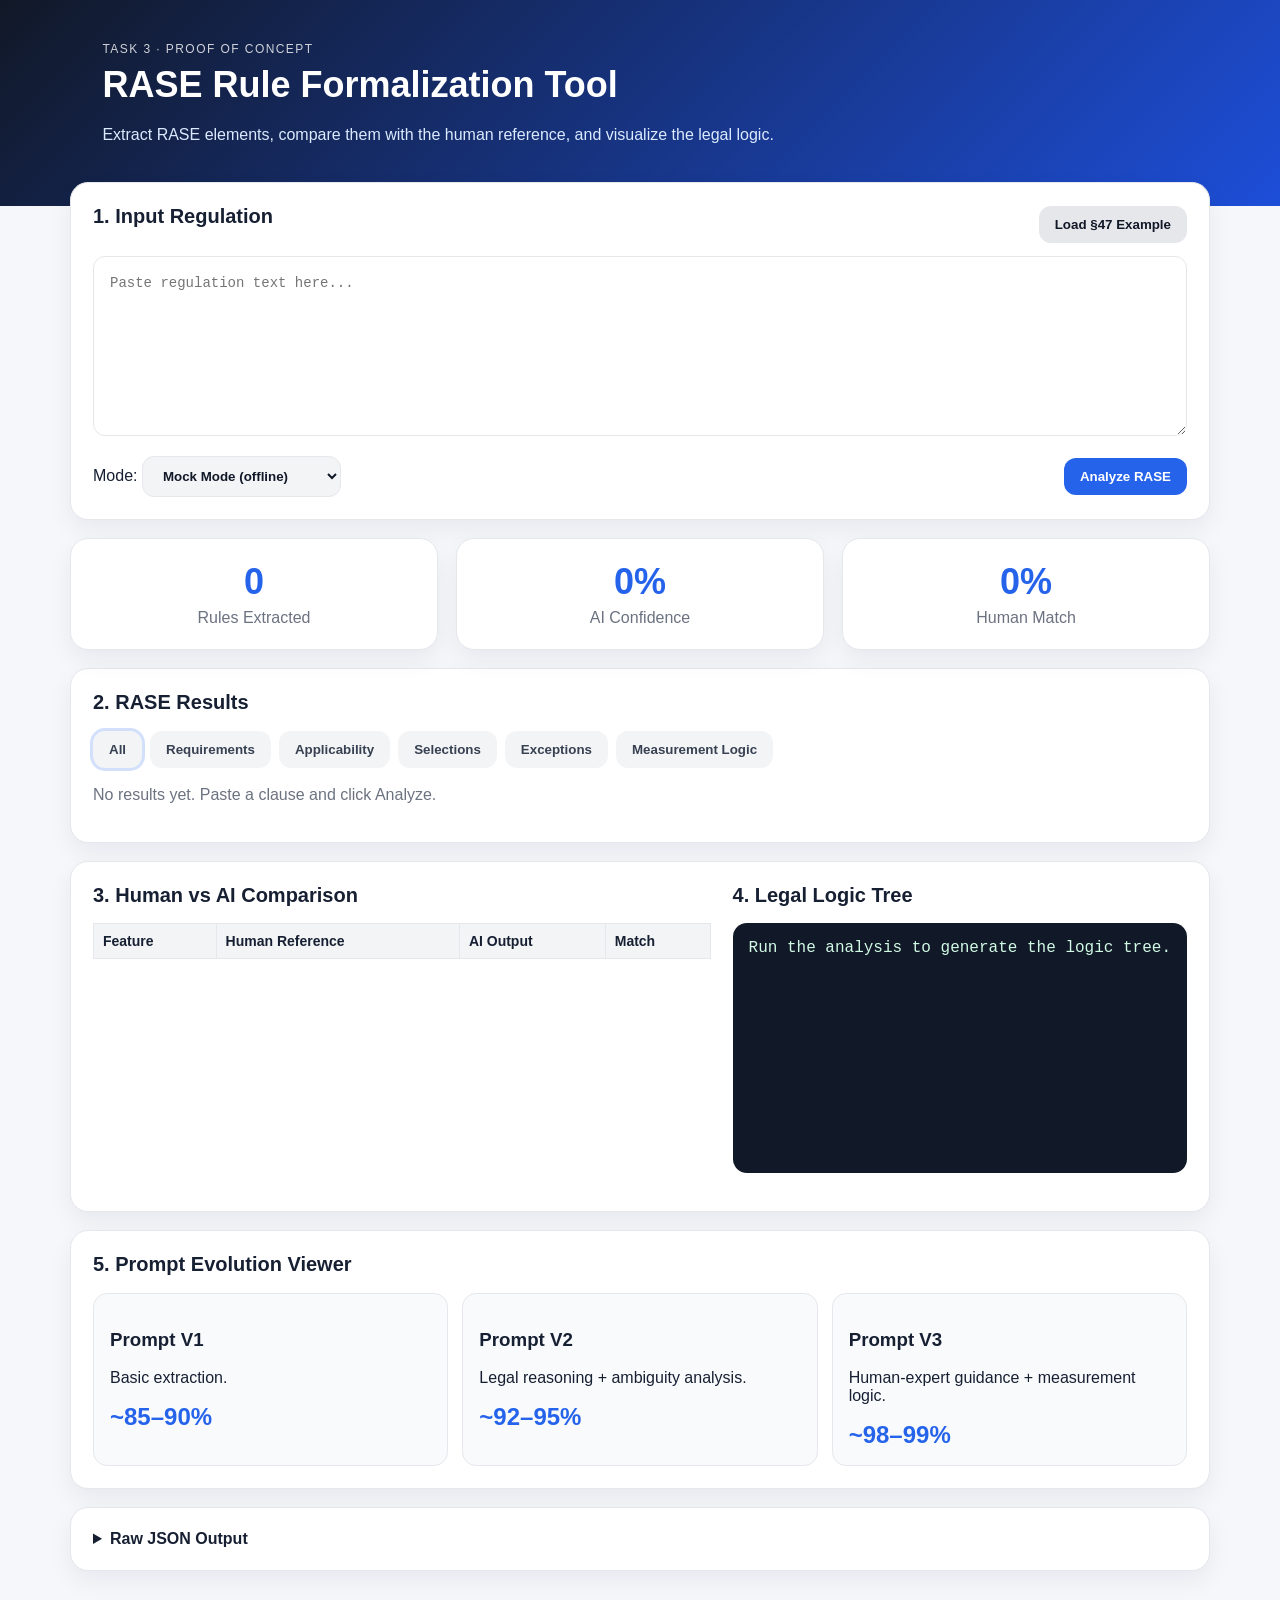
==== JS Application Software/static/index.html @ c42511e9 "Task3 JS Application Software we build mock mode first that s let us to build and test the whole app" ====
<!DOCTYPE html><html lang="en"><head><meta charset="UTF-8"/><meta name="viewport" content="width=device-width, initial-scale=1.0"/><title>RASE Task 3 Tool</title><link rel="stylesheet" href="styles.css"/></head><body><header class="hero"><p class="eyebrow">Task 3 · Proof of Concept</p><h1>RASE Rule Formalization Tool</h1><p class="subtitle">Extract RASE elements, compare them with the human reference, and visualize the legal logic.</p></header><main class="container"><section class="panel"><div class="panel-header"><h2>1. Input Regulation</h2><button id="loadExampleBtn" class="secondary">Load §47 Example</button></div><textarea id="inputText" placeholder="Paste regulation text here..."></textarea><div class="actions"><label>Mode: <select id="modeSelect"><option value="mock">Mock Mode (offline)</option><option value="live">Live Mode Placeholder</option></select></label><button id="analyzeBtn">Analyze RASE</button></div></section><section class="kpis"><div class="kpi"><span id="rulesCount">0</span><p>Rules Extracted</p></div><div class="kpi"><span id="confidenceScore">0%</span><p>AI Confidence</p></div><div class="kpi"><span id="similarityScore">0%</span><p>Human Match</p></div></section><section class="panel"><h2>2. RASE Results</h2><div class="filters"><button class="chip active" data-filter="All">All</button><button class="chip" data-filter="Requirement">Requirements</button><button class="chip" data-filter="Applicability">Applicability</button><button class="chip" data-filter="Selection">Selections</button><button class="chip" data-filter="Exception">Exceptions</button><button class="chip" data-filter="MeasurementLogic">Measurement Logic</button></div><div id="resultsGrid" class="results-grid empty"><p>No results yet. Paste a clause and click Analyze.</p></div></section><section class="panel split"><div><h2>3. Human vs AI Comparison</h2><table><thead><tr><th>Feature</th><th>Human Reference</th><th>AI Output</th><th>Match</th></tr></thead><tbody id="comparisonBody"></tbody></table></div><div><h2>4. Legal Logic Tree</h2><pre class="logic-tree" id="logicTree">Run the analysis to generate the logic tree.</pre></div></section><section class="panel"><h2>5. Prompt Evolution Viewer</h2><div class="prompt-cards"><div class="prompt-card"><h3>Prompt V1</h3><p>Basic extraction.</p><strong>~85–90%</strong></div><div class="prompt-card"><h3>Prompt V2</h3><p>Legal reasoning + ambiguity analysis.</p><strong>~92–95%</strong></div><div class="prompt-card"><h3>Prompt V3</h3><p>Human-expert guidance + measurement logic.</p><strong>~98–99%</strong></div></div></section><section class="panel"><details><summary>Raw JSON Output</summary><pre id="rawJson">{}</pre></details></section></main><script src="app.js"></script></body></html>
---- JS Application Software/static/styles.css ----
:root{--bg:#f6f7fb;--panel:#fff;--text:#172033;--muted:#6b7280;--border:#e5e7eb;--primary:#2563eb;--R:#1d4ed8;--R-bg:#dbeafe;--A:#15803d;--A-bg:#dcfce7;--S:#a16207;--S-bg:#fef9c3;--E:#b91c1c;--E-bg:#fee2e2;--M:#7c3aed;--M-bg:#ede9fe}*{box-sizing:border-box}body{margin:0;font-family:Arial,Helvetica,sans-serif;background:var(--bg);color:var(--text)}.hero{background:linear-gradient(135deg,#111827,#1d4ed8);color:white;padding:42px 8vw}.eyebrow{text-transform:uppercase;letter-spacing:.12em;opacity:.8;font-size:12px;margin:0 0 8px}h1{margin:0;font-size:36px}.subtitle{max-width:850px;line-height:1.6;color:#dbeafe}.container{max-width:1180px;margin:-24px auto 60px;padding:0 20px}.panel{background:var(--panel);border:1px solid var(--border);border-radius:18px;padding:22px;margin-bottom:18px;box-shadow:0 10px 24px rgba(15,23,42,.06)}.panel-header,.actions{display:flex;align-items:center;justify-content:space-between;gap:16px}h2{margin-top:0;font-size:20px}textarea{width:100%;min-height:180px;border:1px solid var(--border);border-radius:12px;padding:16px;font-family:'Courier New',monospace;font-size:14px;line-height:1.5;resize:vertical;margin:12px 0 16px}button,select{border:none;border-radius:12px;padding:11px 16px;font-weight:700}button{background:var(--primary);color:white;cursor:pointer}button:disabled{opacity:.6;cursor:wait}button.secondary{background:#e5e7eb;color:#111827}select{background:#f3f4f6;color:#111827;border:1px solid var(--border)}.kpis{display:grid;grid-template-columns:repeat(3,1fr);gap:18px;margin-bottom:18px}.kpi{background:white;border:1px solid var(--border);border-radius:18px;padding:22px;text-align:center;box-shadow:0 10px 24px rgba(15,23,42,.06)}.kpi span{display:block;font-size:36px;font-weight:800;color:var(--primary)}.kpi p{margin:6px 0 0;color:var(--muted)}.filters{display:flex;flex-wrap:wrap;gap:8px;margin-bottom:18px}.chip{background:#f3f4f6;color:#374151}.chip.active{outline:3px solid rgba(37,99,235,.20)}.results-grid{display:grid;grid-template-columns:repeat(2,minmax(0,1fr));gap:14px}.results-grid.empty{display:block;color:var(--muted)}.rule-card{border:1px solid var(--border);border-radius:16px;padding:16px;background:#fff}.rule-card.requirement{border-left:6px solid var(--R);background:var(--R-bg)}.rule-card.applicability{border-left:6px solid var(--A);background:var(--A-bg)}.rule-card.selection{border-left:6px solid var(--S);background:var(--S-bg)}.rule-card.exception{border-left:6px solid var(--E);background:var(--E-bg)}.rule-card.measurement{border-left:6px solid var(--M);background:var(--M-bg)}.rule-top{display:flex;justify-content:space-between;align-items:center}.badge{background:rgba(255,255,255,.7);border-radius:999px;padding:5px 10px;font-size:12px;font-weight:800}.confidence{font-weight:800}.source{font-size:15px;line-height:1.5}code,pre{font-family:'Courier New',monospace}code{display:block;background:rgba(255,255,255,.75);padding:10px;border-radius:10px;overflow-x:auto}.note{color:#374151;font-size:13px}.split{display:grid;grid-template-columns:1.2fr .8fr;gap:22px}table{width:100%;border-collapse:collapse;font-size:14px}td,th{border:1px solid var(--border);padding:9px;text-align:left}th{background:#f3f4f6}.logic-tree{background:#111827;color:#d1fae5;border-radius:14px;padding:16px;overflow-x:auto;min-height:250px}.prompt-cards{display:grid;grid-template-columns:repeat(3,1fr);gap:14px}.prompt-card{border:1px solid var(--border);border-radius:14px;padding:16px;background:#f9fafb}.prompt-card strong{color:var(--primary);font-size:24px}details summary{cursor:pointer;font-weight:800}#rawJson{background:#111827;color:#e5e7eb;border-radius:14px;padding:16px;overflow-x:auto}@media(max-width:800px){.kpis,.results-grid,.split,.prompt-cards{grid-template-columns:1fr}.panel-header,.actions{flex-direction:column;align-items:stretch}}
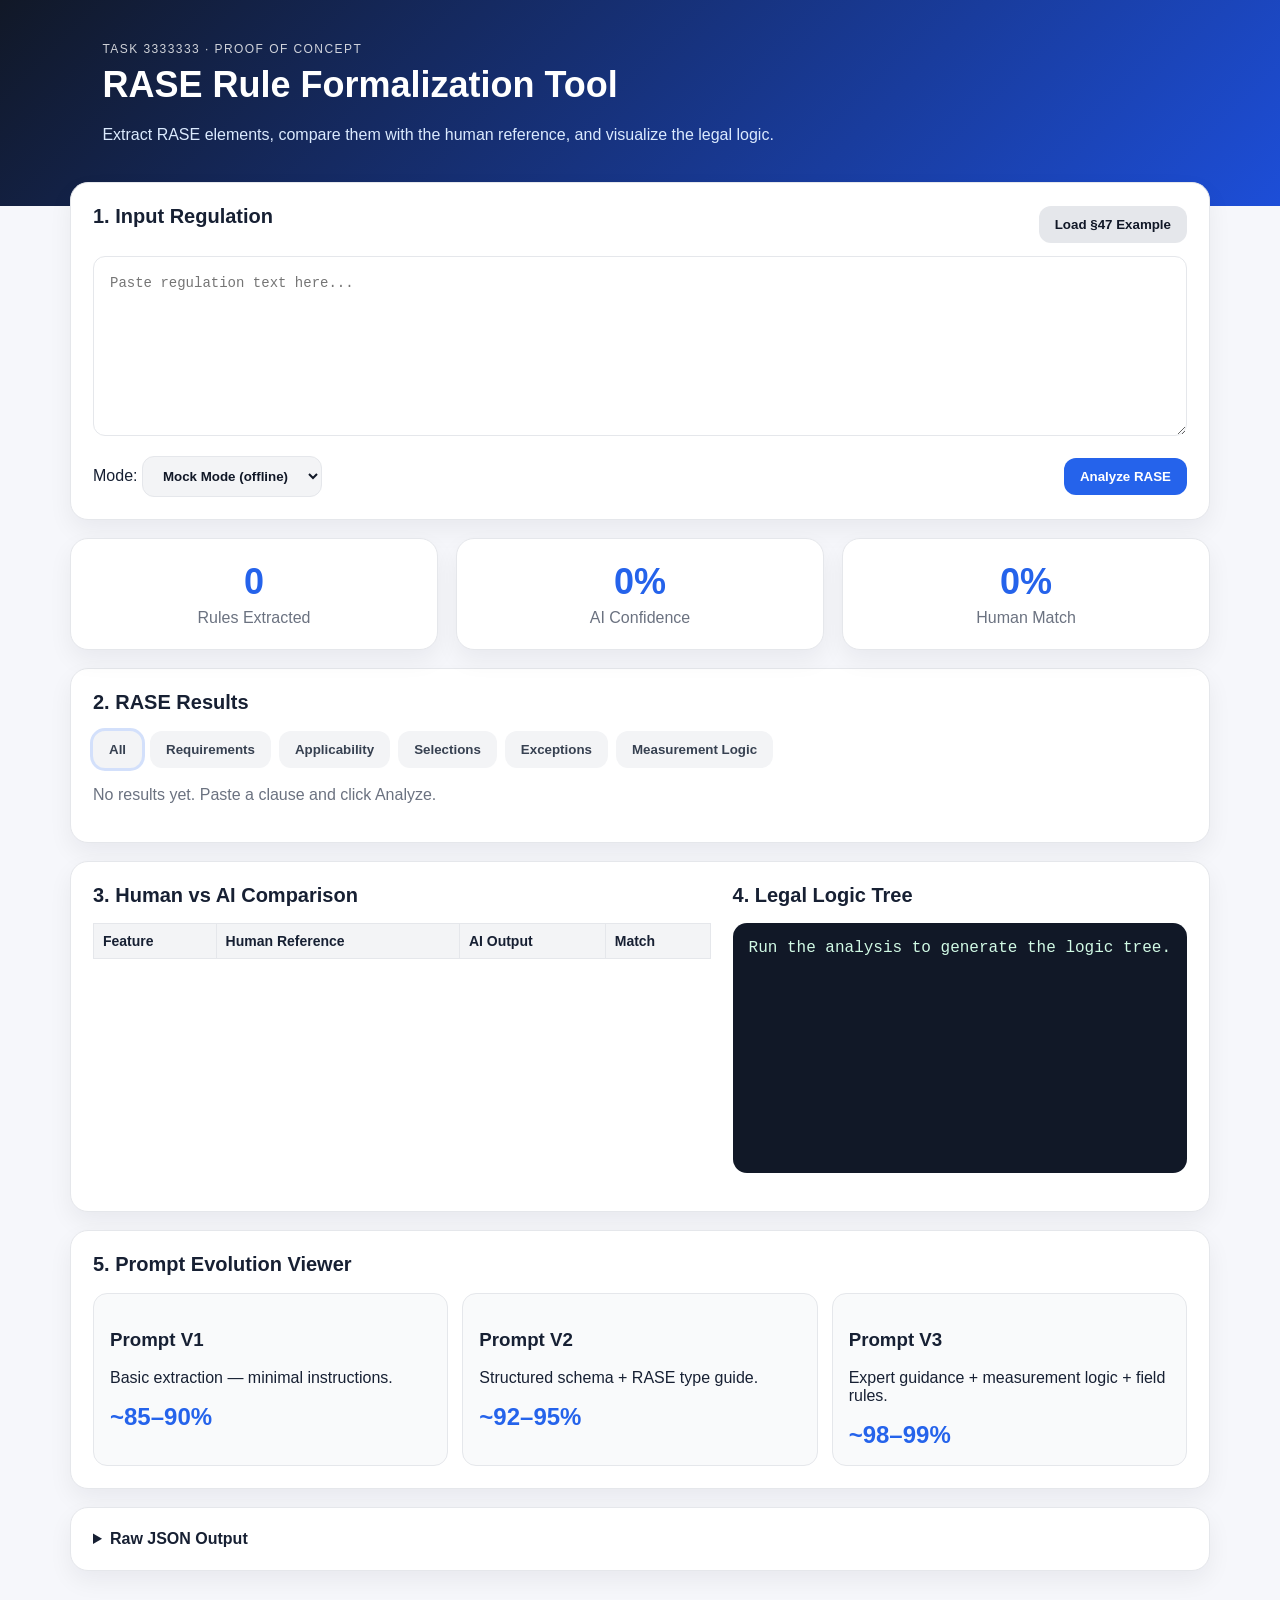
==== commit ebb21667: "api_key integration Task 3 Add of the API Key and IA configuration  and integration" ====
--- a/JS Application Software/static/index.html
+++ b/JS Application Software/static/index.html
@@ -1 +1,123 @@
-<!DOCTYPE html><html lang="en"><head><meta charset="UTF-8"/><meta name="viewport" content="width=device-width, initial-scale=1.0"/><title>RASE Task 3 Tool</title><link rel="stylesheet" href="styles.css"/></head><body><header class="hero"><p class="eyebrow">Task 3 · Proof of Concept</p><h1>RASE Rule Formalization Tool</h1><p class="subtitle">Extract RASE elements, compare them with the human reference, and visualize the legal logic.</p></header><main class="container"><section class="panel"><div class="panel-header"><h2>1. Input Regulation</h2><button id="loadExampleBtn" class="secondary">Load §47 Example</button></div><textarea id="inputText" placeholder="Paste regulation text here..."></textarea><div class="actions"><label>Mode: <select id="modeSelect"><option value="mock">Mock Mode (offline)</option><option value="live">Live Mode Placeholder</option></select></label><button id="analyzeBtn">Analyze RASE</button></div></section><section class="kpis"><div class="kpi"><span id="rulesCount">0</span><p>Rules Extracted</p></div><div class="kpi"><span id="confidenceScore">0%</span><p>AI Confidence</p></div><div class="kpi"><span id="similarityScore">0%</span><p>Human Match</p></div></section><section class="panel"><h2>2. RASE Results</h2><div class="filters"><button class="chip active" data-filter="All">All</button><button class="chip" data-filter="Requirement">Requirements</button><button class="chip" data-filter="Applicability">Applicability</button><button class="chip" data-filter="Selection">Selections</button><button class="chip" data-filter="Exception">Exceptions</button><button class="chip" data-filter="MeasurementLogic">Measurement Logic</button></div><div id="resultsGrid" class="results-grid empty"><p>No results yet. Paste a clause and click Analyze.</p></div></section><section class="panel split"><div><h2>3. Human vs AI Comparison</h2><table><thead><tr><th>Feature</th><th>Human Reference</th><th>AI Output</th><th>Match</th></tr></thead><tbody id="comparisonBody"></tbody></table></div><div><h2>4. Legal Logic Tree</h2><pre class="logic-tree" id="logicTree">Run the analysis to generate the logic tree.</pre></div></section><section class="panel"><h2>5. Prompt Evolution Viewer</h2><div class="prompt-cards"><div class="prompt-card"><h3>Prompt V1</h3><p>Basic extraction.</p><strong>~85–90%</strong></div><div class="prompt-card"><h3>Prompt V2</h3><p>Legal reasoning + ambiguity analysis.</p><strong>~92–95%</strong></div><div class="prompt-card"><h3>Prompt V3</h3><p>Human-expert guidance + measurement logic.</p><strong>~98–99%</strong></div></div></section><section class="panel"><details><summary>Raw JSON Output</summary><pre id="rawJson">{}</pre></details></section></main><script src="app.js"></script></body></html>+<!DOCTYPE html>
+<html lang="en">
+<head>
+  <meta charset="UTF-8" />
+  <meta name="viewport" content="width=device-width, initial-scale=1.0" />
+  <title>RASE Task 3 Tool</title>
+  <link rel="stylesheet" href="styles.css" />
+</head>
+<body>
+
+<header class="hero">
+  <p class="eyebrow">Task 3333333 · Proof of Concept</p>
+  <h1>RASE Rule Formalization Tool</h1>
+  <p class="subtitle">
+    Extract RASE elements, compare them with the human reference,
+    and visualize the legal logic.
+  </p>
+</header>
+
+<main class="container">
+
+  <!-- 1. Input -->
+  <section class="panel">
+    <div class="panel-header">
+      <h2>1. Input Regulation</h2>
+      <button id="loadExampleBtn" class="secondary">Load §47 Example</button>
+    </div>
+    <textarea id="inputText" placeholder="Paste regulation text here..."></textarea>
+    <div class="actions">
+      <label>
+        Mode:
+        <select id="modeSelect">
+          <option value="mock">Mock Mode (offline)</option>
+          <option value="gemini">Gemini Mode (API)</option>
+        </select>
+      </label>
+      <label id="promptVersionLabel" style="display:none;">
+        Prompt:
+        <select id="promptVersionSelect">
+          <option value="v3">V3 — Expert (recommended)</option>
+          <option value="v2">V2 — Structured</option>
+          <option value="v1">V1 — Basic</option>
+        </select>
+      </label>
+      <button id="analyzeBtn">Analyze RASE</button>
+    </div>
+  </section>
+
+  <!-- KPIs -->
+  <section class="kpis">
+    <div class="kpi"><span id="rulesCount">0</span><p>Rules Extracted</p></div>
+    <div class="kpi"><span id="confidenceScore">0%</span><p>AI Confidence</p></div>
+    <div class="kpi"><span id="similarityScore">0%</span><p>Human Match</p></div>
+  </section>
+
+  <!-- 2. Results -->
+  <section class="panel">
+    <h2>2. RASE Results</h2>
+    <div class="filters">
+      <button class="chip active" data-filter="All">All</button>
+      <button class="chip" data-filter="Requirement">Requirements</button>
+      <button class="chip" data-filter="Applicability">Applicability</button>
+      <button class="chip" data-filter="Selection">Selections</button>
+      <button class="chip" data-filter="Exception">Exceptions</button>
+      <button class="chip" data-filter="MeasurementLogic">Measurement Logic</button>
+    </div>
+    <div id="resultsGrid" class="results-grid empty">
+      <p>No results yet. Paste a clause and click Analyze.</p>
+    </div>
+  </section>
+
+  <!-- 3 & 4. Comparison + Logic Tree -->
+  <section class="panel split">
+    <div>
+      <h2>3. Human vs AI Comparison</h2>
+      <table>
+        <thead>
+          <tr><th>Feature</th><th>Human Reference</th><th>AI Output</th><th>Match</th></tr>
+        </thead>
+        <tbody id="comparisonBody"></tbody>
+      </table>
+    </div>
+    <div>
+      <h2>4. Legal Logic Tree</h2>
+      <pre class="logic-tree" id="logicTree">Run the analysis to generate the logic tree.</pre>
+    </div>
+  </section>
+
+  <!-- 5. Prompt Evolution -->
+  <section class="panel">
+    <h2>5. Prompt Evolution Viewer</h2>
+    <div class="prompt-cards">
+      <div class="prompt-card">
+        <h3>Prompt V1</h3>
+        <p>Basic extraction — minimal instructions.</p>
+        <strong>~85–90%</strong>
+      </div>
+      <div class="prompt-card">
+        <h3>Prompt V2</h3>
+        <p>Structured schema + RASE type guide.</p>
+        <strong>~92–95%</strong>
+      </div>
+      <div class="prompt-card">
+        <h3>Prompt V3</h3>
+        <p>Expert guidance + measurement logic + field rules.</p>
+        <strong>~98–99%</strong>
+      </div>
+    </div>
+  </section>
+
+  <!-- 6. Raw JSON -->
+  <section class="panel">
+    <details>
+      <summary>Raw JSON Output</summary>
+      <pre id="rawJson">{}</pre>
+    </details>
+  </section>
+
+</main>
+
+<script src="app.js"></script>
+</body>
+</html>
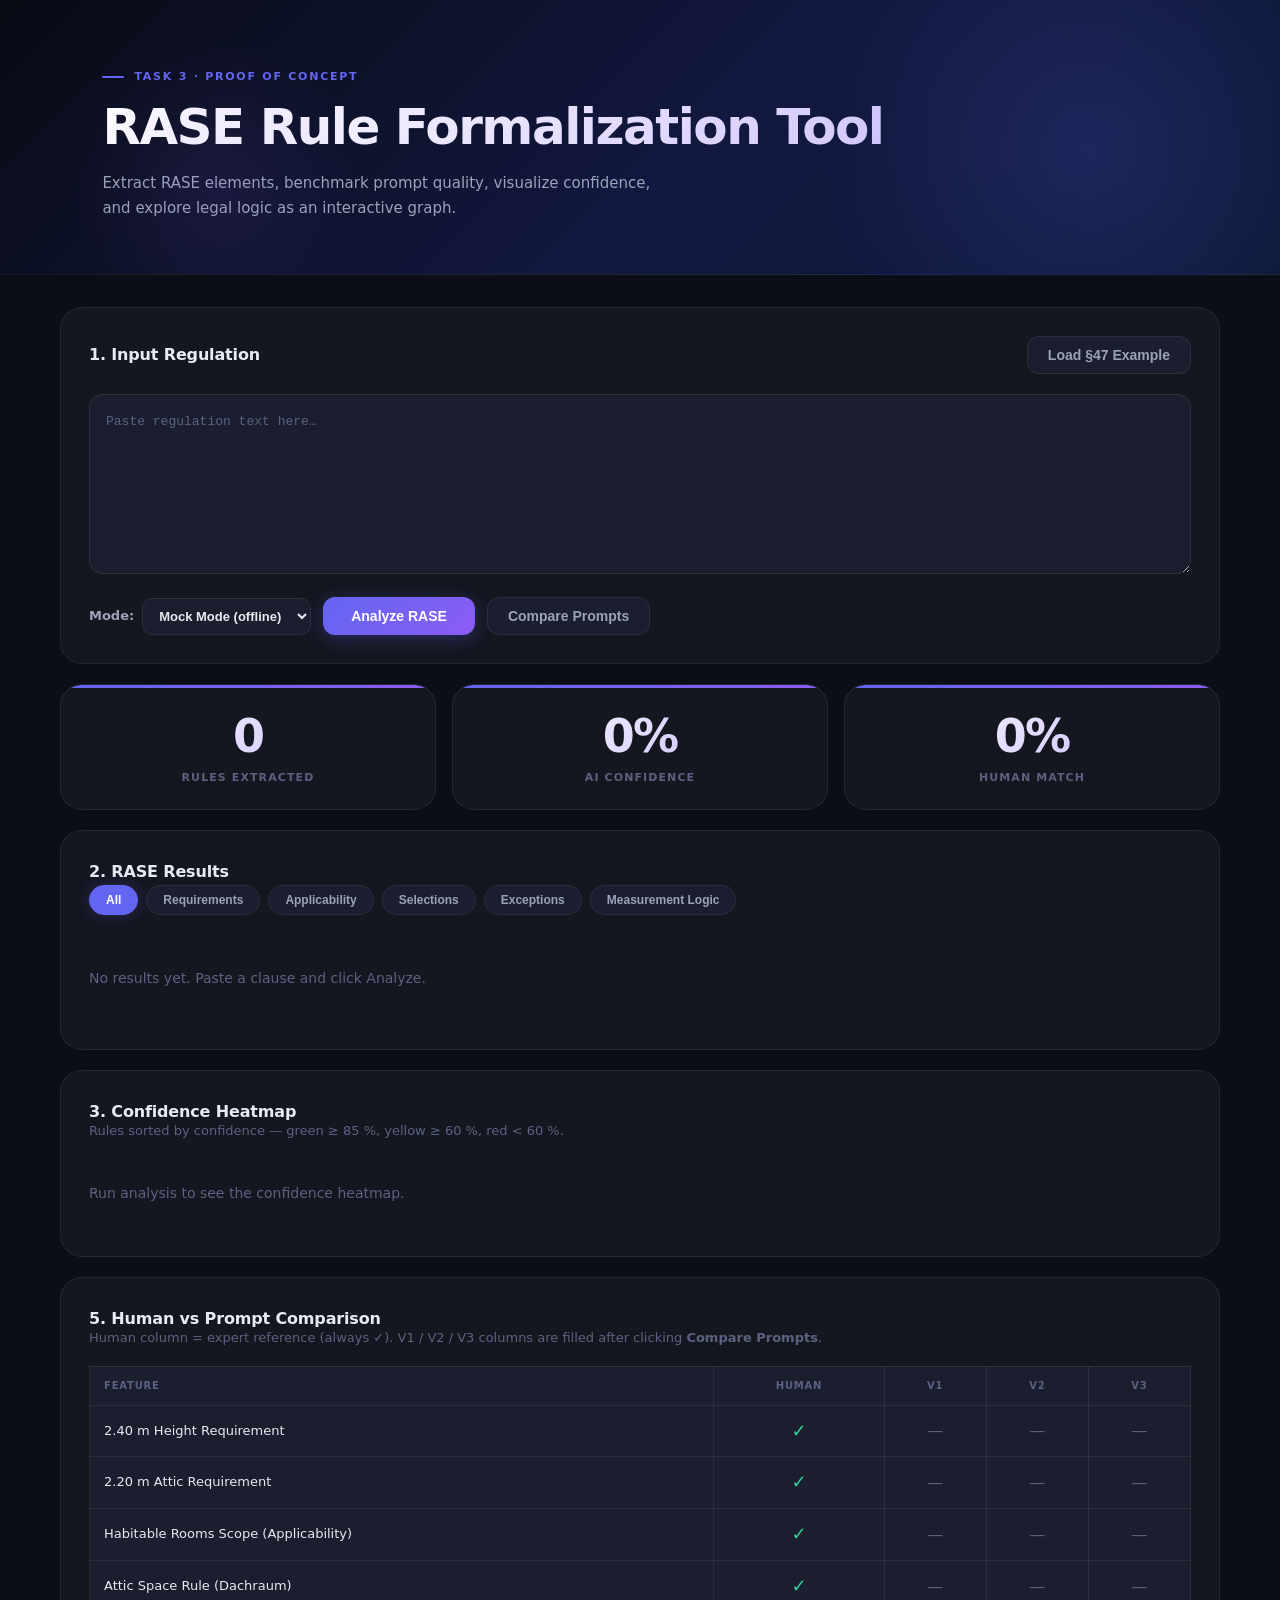
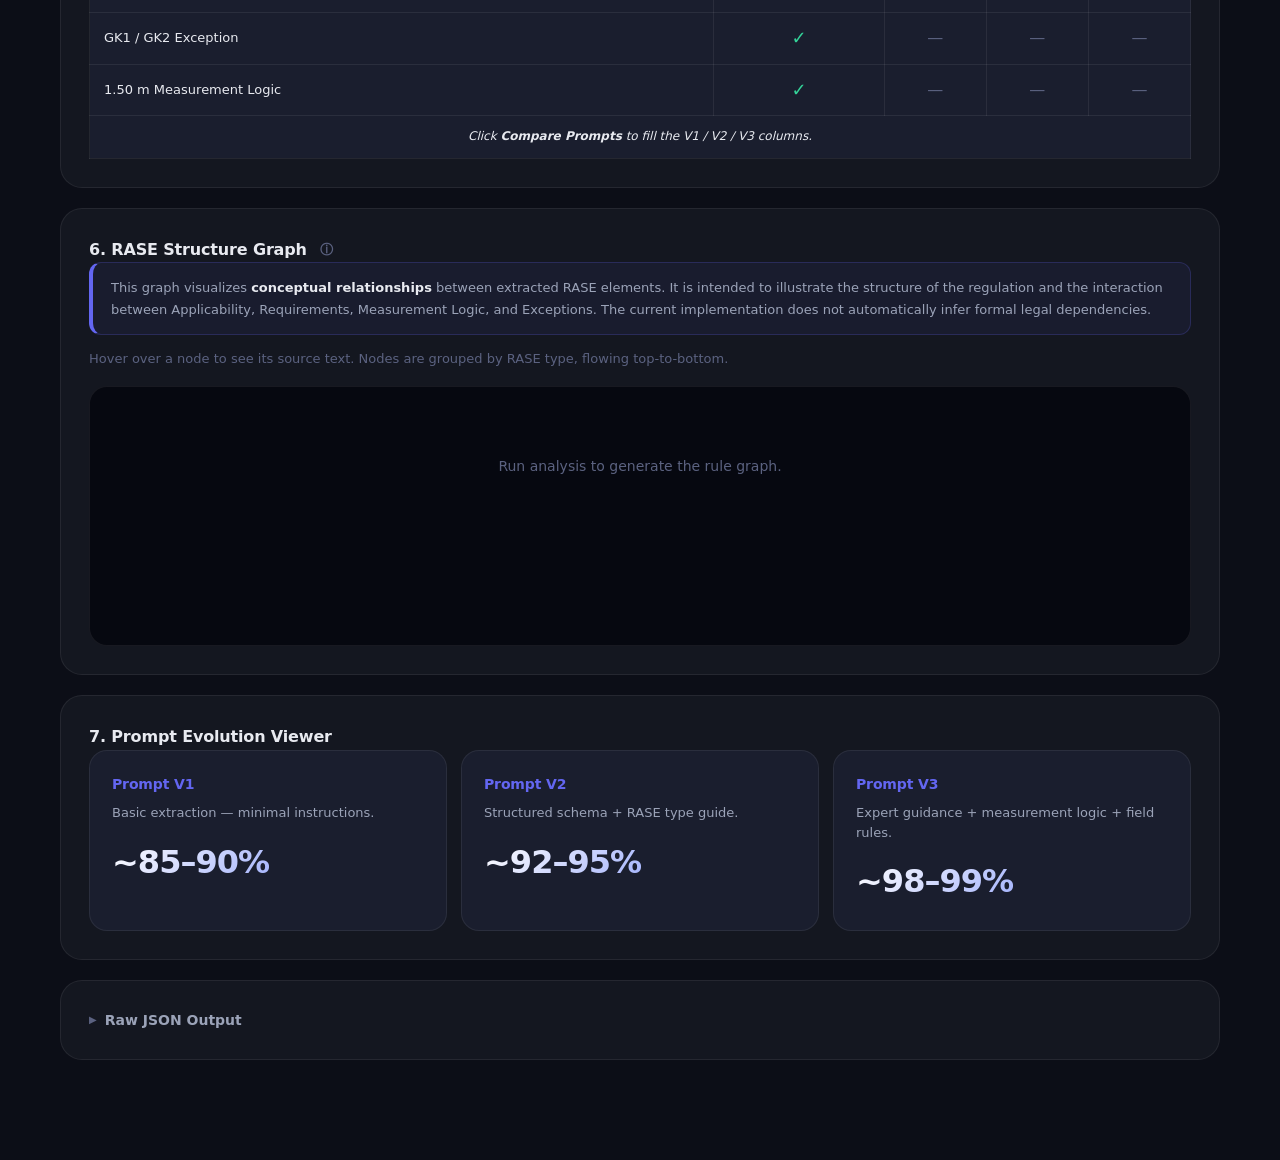
==== commit 74ca3b20: "Update project add features - Add real Gemini API integration in rase_extractor.py using urllib only" ====
--- a/JS Application Software/static/index.html
+++ b/JS Application Software/static/index.html
@@ -9,23 +9,23 @@
 <body>
 
 <header class="hero">
-  <p class="eyebrow">Task 3333333 · Proof of Concept</p>
+  <p class="eyebrow">Task 3 · Proof of Concept</p>
   <h1>RASE Rule Formalization Tool</h1>
   <p class="subtitle">
-    Extract RASE elements, compare them with the human reference,
-    and visualize the legal logic.
+    Extract RASE elements, benchmark prompt quality, visualize confidence,
+    and explore legal logic as an interactive graph.
   </p>
 </header>
 
 <main class="container">
 
-  <!-- 1. Input -->
+  <!-- ① Input -->
   <section class="panel">
     <div class="panel-header">
       <h2>1. Input Regulation</h2>
       <button id="loadExampleBtn" class="secondary">Load §47 Example</button>
     </div>
-    <textarea id="inputText" placeholder="Paste regulation text here..."></textarea>
+    <textarea id="inputText" placeholder="Paste regulation text here…"></textarea>
     <div class="actions">
       <label>
         Mode:
@@ -43,17 +43,27 @@
         </select>
       </label>
       <button id="analyzeBtn">Analyze RASE</button>
+      <button id="compareBtn" class="secondary">Compare Prompts</button>
     </div>
   </section>
 
   <!-- KPIs -->
   <section class="kpis">
-    <div class="kpi"><span id="rulesCount">0</span><p>Rules Extracted</p></div>
-    <div class="kpi"><span id="confidenceScore">0%</span><p>AI Confidence</p></div>
-    <div class="kpi"><span id="similarityScore">0%</span><p>Human Match</p></div>
+    <div class="kpi">
+      <span id="rulesCount">0</span>
+      <p>Rules Extracted</p>
+    </div>
+    <div class="kpi">
+      <span id="confidenceScore">0%</span>
+      <p>AI Confidence</p>
+    </div>
+    <div class="kpi">
+      <span id="similarityScore">0%</span>
+      <p>Human Match</p>
+    </div>
   </section>
 
-  <!-- 2. Results -->
+  <!-- ② RASE Results -->
   <section class="panel">
     <h2>2. RASE Results</h2>
     <div class="filters">
@@ -69,26 +79,81 @@
     </div>
   </section>
 
-  <!-- 3 & 4. Comparison + Logic Tree -->
-  <section class="panel split">
-    <div>
-      <h2>3. Human vs AI Comparison</h2>
-      <table>
-        <thead>
-          <tr><th>Feature</th><th>Human Reference</th><th>AI Output</th><th>Match</th></tr>
-        </thead>
-        <tbody id="comparisonBody"></tbody>
-      </table>
-    </div>
-    <div>
-      <h2>4. Legal Logic Tree</h2>
-      <pre class="logic-tree" id="logicTree">Run the analysis to generate the logic tree.</pre>
+  <!-- ③ Confidence Heatmap (Feature 2) -->
+  <section class="panel">
+    <h2>3. Confidence Heatmap</h2>
+    <p class="section-hint">Rules sorted by confidence — green ≥ 85 %, yellow ≥ 60 %, red &lt; 60 %.</p>
+    <div id="heatmapList">
+      <p class="empty-msg">Run analysis to see the confidence heatmap.</p>
     </div>
   </section>
 
-  <!-- 5. Prompt Evolution -->
+  <!-- ④ Prompt Benchmark Results (Feature 1) — hidden until benchmark runs -->
+  <section class="panel" id="benchmarkSection" style="display:none;">
+    <h2>4. Prompt Benchmark Results</h2>
+    <p class="section-hint">Gemini was called three times — once per prompt version.</p>
+    <table class="bench-table">
+      <thead>
+        <tr>
+          <th>Prompt</th>
+          <th>Rules Found</th>
+          <th>Avg Confidence</th>
+          <th>Human Similarity</th>
+        </tr>
+      </thead>
+      <tbody id="benchmarkBody"></tbody>
+    </table>
+  </section>
+
+  <!-- ⑤ Human vs Prompt Comparison (Feature 3) -->
   <section class="panel">
-    <h2>5. Prompt Evolution Viewer</h2>
+    <h2>5. Human vs Prompt Comparison</h2>
+    <p class="section-hint">
+      Human column = expert reference (always ✓).
+      V1 / V2 / V3 columns are filled after clicking <strong>Compare Prompts</strong>.
+    </p>
+    <table class="cmp-table">
+      <thead>
+        <tr>
+          <th>Feature</th>
+          <th class="cmp-center">Human</th>
+          <th class="cmp-center">V1</th>
+          <th class="cmp-center">V2</th>
+          <th class="cmp-center">V3</th>
+        </tr>
+      </thead>
+      <tbody id="comparisonBody"></tbody>
+    </table>
+  </section>
+
+  <!-- ⑥ RASE Structure Graph (Feature 4) -->
+  <section class="panel">
+    <h2>
+      6. RASE Structure Graph
+      <span
+        class="info-icon"
+        aria-label="Graph information"
+        data-tooltip="Conceptual visualization of RASE elements. Future work could infer legal dependencies automatically from LLM outputs."
+      >ⓘ</span>
+    </h2>
+
+    <!-- Academic context box -->
+    <div class="graph-info-box">
+      This graph visualizes <strong>conceptual relationships</strong> between extracted RASE
+      elements. It is intended to illustrate the structure of the regulation and the interaction
+      between Applicability, Requirements, Measurement Logic, and Exceptions. The current
+      implementation does not automatically infer formal legal dependencies.
+    </div>
+
+    <p class="section-hint">Hover over a node to see its source text. Nodes are grouped by RASE type, flowing top-to-bottom.</p>
+    <div id="ruleGraph" class="graph-container">
+      <p class="empty-msg">Run analysis to generate the rule graph.</p>
+    </div>
+  </section>
+
+  <!-- ⑦ Prompt Evolution Viewer -->
+  <section class="panel">
+    <h2>7. Prompt Evolution Viewer</h2>
     <div class="prompt-cards">
       <div class="prompt-card">
         <h3>Prompt V1</h3>
@@ -108,7 +173,7 @@
     </div>
   </section>
 
-  <!-- 6. Raw JSON -->
+  <!-- ⑧ Raw JSON -->
   <section class="panel">
     <details>
       <summary>Raw JSON Output</summary>
--- a/JS Application Software/static/styles.css
+++ b/JS Application Software/static/styles.css
@@ -1 +1,811 @@
-:root{--bg:#f6f7fb;--panel:#fff;--text:#172033;--muted:#6b7280;--border:#e5e7eb;--primary:#2563eb;--R:#1d4ed8;--R-bg:#dbeafe;--A:#15803d;--A-bg:#dcfce7;--S:#a16207;--S-bg:#fef9c3;--E:#b91c1c;--E-bg:#fee2e2;--M:#7c3aed;--M-bg:#ede9fe}*{box-sizing:border-box}body{margin:0;font-family:Arial,Helvetica,sans-serif;background:var(--bg);color:var(--text)}.hero{background:linear-gradient(135deg,#111827,#1d4ed8);color:white;padding:42px 8vw}.eyebrow{text-transform:uppercase;letter-spacing:.12em;opacity:.8;font-size:12px;margin:0 0 8px}h1{margin:0;font-size:36px}.subtitle{max-width:850px;line-height:1.6;color:#dbeafe}.container{max-width:1180px;margin:-24px auto 60px;padding:0 20px}.panel{background:var(--panel);border:1px solid var(--border);border-radius:18px;padding:22px;margin-bottom:18px;box-shadow:0 10px 24px rgba(15,23,42,.06)}.panel-header,.actions{display:flex;align-items:center;justify-content:space-between;gap:16px}h2{margin-top:0;font-size:20px}textarea{width:100%;min-height:180px;border:1px solid var(--border);border-radius:12px;padding:16px;font-family:'Courier New',monospace;font-size:14px;line-height:1.5;resize:vertical;margin:12px 0 16px}button,select{border:none;border-radius:12px;padding:11px 16px;font-weight:700}button{background:var(--primary);color:white;cursor:pointer}button:disabled{opacity:.6;cursor:wait}button.secondary{background:#e5e7eb;color:#111827}select{background:#f3f4f6;color:#111827;border:1px solid var(--border)}.kpis{display:grid;grid-template-columns:repeat(3,1fr);gap:18px;margin-bottom:18px}.kpi{background:white;border:1px solid var(--border);border-radius:18px;padding:22px;text-align:center;box-shadow:0 10px 24px rgba(15,23,42,.06)}.kpi span{display:block;font-size:36px;font-weight:800;color:var(--primary)}.kpi p{margin:6px 0 0;color:var(--muted)}.filters{display:flex;flex-wrap:wrap;gap:8px;margin-bottom:18px}.chip{background:#f3f4f6;color:#374151}.chip.active{outline:3px solid rgba(37,99,235,.20)}.results-grid{display:grid;grid-template-columns:repeat(2,minmax(0,1fr));gap:14px}.results-grid.empty{display:block;color:var(--muted)}.rule-card{border:1px solid var(--border);border-radius:16px;padding:16px;background:#fff}.rule-card.requirement{border-left:6px solid var(--R);background:var(--R-bg)}.rule-card.applicability{border-left:6px solid var(--A);background:var(--A-bg)}.rule-card.selection{border-left:6px solid var(--S);background:var(--S-bg)}.rule-card.exception{border-left:6px solid var(--E);background:var(--E-bg)}.rule-card.measurement{border-left:6px solid var(--M);background:var(--M-bg)}.rule-top{display:flex;justify-content:space-between;align-items:center}.badge{background:rgba(255,255,255,.7);border-radius:999px;padding:5px 10px;font-size:12px;font-weight:800}.confidence{font-weight:800}.source{font-size:15px;line-height:1.5}code,pre{font-family:'Courier New',monospace}code{display:block;background:rgba(255,255,255,.75);padding:10px;border-radius:10px;overflow-x:auto}.note{color:#374151;font-size:13px}.split{display:grid;grid-template-columns:1.2fr .8fr;gap:22px}table{width:100%;border-collapse:collapse;font-size:14px}td,th{border:1px solid var(--border);padding:9px;text-align:left}th{background:#f3f4f6}.logic-tree{background:#111827;color:#d1fae5;border-radius:14px;padding:16px;overflow-x:auto;min-height:250px}.prompt-cards{display:grid;grid-template-columns:repeat(3,1fr);gap:14px}.prompt-card{border:1px solid var(--border);border-radius:14px;padding:16px;background:#f9fafb}.prompt-card strong{color:var(--primary);font-size:24px}details summary{cursor:pointer;font-weight:800}#rawJson{background:#111827;color:#e5e7eb;border-radius:14px;padding:16px;overflow-x:auto}@media(max-width:800px){.kpis,.results-grid,.split,.prompt-cards{grid-template-columns:1fr}.panel-header,.actions{flex-direction:column;align-items:stretch}}+/* ── Design tokens ─────────────────────────────────────────────────────────── */
+:root {
+  --bg:        #0c0e17;
+  --s1:        #141720;
+  --s2:        #1a1e2e;
+  --s3:        #1f2436;
+  --border:    rgba(255,255,255,0.07);
+  --border2:   rgba(255,255,255,0.14);
+  --text:      #e8eaf0;
+  --text2:     #9ba3b8;
+  --text3:     #5b6280;
+  --primary:   #6366f1;
+  --accent:    #8b5cf6;
+  --glow:      rgba(99,102,241,0.28);
+
+  --R:         #f87171;  --R-bg: rgba(248,113,113,0.10);
+  --A:         #34d399;  --A-bg: rgba(52,211,153,0.10);
+  --S:         #fbbf24;  --S-bg: rgba(251,191,36,0.10);
+  --E:         #fb923c;  --E-bg: rgba(251,146,60,0.10);
+  --M:         #a78bfa;  --M-bg: rgba(167,139,250,0.10);
+}
+
+/* ── Reset ─────────────────────────────────────────────────────────────────── */
+*, *::before, *::after { box-sizing: border-box; margin: 0; padding: 0; }
+
+body {
+  font-family: -apple-system, 'Segoe UI', system-ui, sans-serif;
+  background: var(--bg);
+  color: var(--text);
+  min-height: 100vh;
+  line-height: 1.6;
+}
+
+/* ── Hero ──────────────────────────────────────────────────────────────────── */
+.hero {
+  position: relative;
+  overflow: hidden;
+  padding: 60px 8vw 52px;
+  background: linear-gradient(135deg, #080b14 0%, #121840 55%, #0b1a38 100%);
+  border-bottom: 1px solid var(--border);
+}
+
+.hero::before {
+  content: '';
+  position: absolute;
+  top: -120px; right: -80px;
+  width: 540px; height: 540px;
+  background: radial-gradient(circle, rgba(99,102,241,0.18) 0%, transparent 70%);
+  pointer-events: none;
+}
+
+.hero::after {
+  content: '';
+  position: absolute;
+  bottom: -60px; left: 5%;
+  width: 300px; height: 300px;
+  background: radial-gradient(circle, rgba(139,92,246,0.10) 0%, transparent 70%);
+  pointer-events: none;
+}
+
+.eyebrow {
+  display: inline-flex;
+  align-items: center;
+  gap: 10px;
+  text-transform: uppercase;
+  letter-spacing: 0.16em;
+  font-size: 11px;
+  font-weight: 700;
+  color: var(--primary);
+  margin-bottom: 14px;
+}
+
+.eyebrow::before {
+  content: '';
+  display: inline-block;
+  width: 22px; height: 2px;
+  background: var(--primary);
+  border-radius: 2px;
+}
+
+h1 {
+  font-size: clamp(28px, 5vw, 50px);
+  font-weight: 900;
+  letter-spacing: -0.03em;
+  line-height: 1.1;
+  margin-bottom: 16px;
+  background: linear-gradient(130deg, #fff 0%, #c4b5fd 100%);
+  -webkit-background-clip: text;
+  -webkit-text-fill-color: transparent;
+  background-clip: text;
+}
+
+.subtitle {
+  font-size: 15px;
+  color: var(--text2);
+  max-width: 580px;
+  line-height: 1.7;
+}
+
+/* ── Layout ────────────────────────────────────────────────────────────────── */
+.container {
+  max-width: 1200px;
+  margin: 0 auto;
+  padding: 32px 20px 80px;
+}
+
+/* ── Panels ────────────────────────────────────────────────────────────────── */
+.panel {
+  background: var(--s1);
+  border: 1px solid var(--border);
+  border-radius: 22px;
+  padding: 28px;
+  margin-bottom: 20px;
+  transition: border-color 0.2s;
+}
+
+.panel:hover { border-color: var(--border2); }
+
+.panel-header {
+  display: flex;
+  align-items: center;
+  justify-content: space-between;
+  gap: 16px;
+  margin-bottom: 4px;
+}
+
+h2 {
+  font-size: 16px;
+  font-weight: 700;
+  color: var(--text);
+  letter-spacing: -0.01em;
+}
+
+/* ── Textarea ──────────────────────────────────────────────────────────────── */
+textarea {
+  width: 100%;
+  min-height: 180px;
+  background: var(--s2);
+  border: 1px solid var(--border);
+  border-radius: 14px;
+  padding: 16px;
+  font-family: 'SF Mono', 'Fira Code', 'Courier New', monospace;
+  font-size: 13px;
+  line-height: 1.75;
+  color: var(--text);
+  resize: vertical;
+  margin: 16px 0;
+  outline: none;
+  transition: border-color 0.2s, box-shadow 0.2s;
+}
+
+textarea:focus {
+  border-color: var(--primary);
+  box-shadow: 0 0 0 3px var(--glow);
+}
+
+textarea::placeholder { color: var(--text3); }
+
+/* ── Actions row ───────────────────────────────────────────────────────────── */
+.actions {
+  display: flex;
+  align-items: center;
+  gap: 12px;
+  flex-wrap: wrap;
+}
+
+label {
+  font-size: 13px;
+  color: var(--text2);
+  font-weight: 600;
+  display: flex;
+  align-items: center;
+  gap: 8px;
+}
+
+select {
+  background: var(--s2);
+  color: var(--text);
+  border: 1px solid var(--border);
+  border-radius: 10px;
+  padding: 9px 12px;
+  font-size: 13px;
+  font-weight: 600;
+  outline: none;
+  cursor: pointer;
+  transition: border-color 0.2s;
+}
+
+select:focus { border-color: var(--primary); }
+
+/* ── Buttons ───────────────────────────────────────────────────────────────── */
+button {
+  border: none;
+  border-radius: 12px;
+  padding: 10px 20px;
+  font-size: 14px;
+  font-weight: 700;
+  cursor: pointer;
+  outline: none;
+  transition: all 0.15s;
+}
+
+#analyzeBtn {
+  background: linear-gradient(135deg, var(--primary), var(--accent));
+  color: #fff;
+  padding: 11px 28px;
+  box-shadow: 0 4px 18px var(--glow);
+}
+
+#analyzeBtn:hover  { transform: translateY(-2px); box-shadow: 0 8px 28px var(--glow); }
+#analyzeBtn:active { transform: translateY(0); }
+#analyzeBtn:disabled { opacity: 0.45; cursor: wait; transform: none; }
+
+button.secondary {
+  background: var(--s2);
+  color: var(--text2);
+  border: 1px solid var(--border);
+}
+
+button.secondary:hover {
+  background: var(--s3);
+  color: var(--text);
+}
+
+/* ── KPI cards ─────────────────────────────────────────────────────────────── */
+.kpis {
+  display: grid;
+  grid-template-columns: repeat(3, 1fr);
+  gap: 16px;
+  margin-bottom: 20px;
+}
+
+.kpi {
+  position: relative;
+  overflow: hidden;
+  background: var(--s1);
+  border: 1px solid var(--border);
+  border-radius: 22px;
+  padding: 28px 24px 22px;
+  text-align: center;
+  transition: border-color 0.2s, transform 0.2s;
+}
+
+.kpi:hover {
+  border-color: var(--border2);
+  transform: translateY(-3px);
+}
+
+.kpi::before {
+  content: '';
+  position: absolute;
+  top: 0; left: 0; right: 0;
+  height: 3px;
+  background: linear-gradient(90deg, var(--primary), var(--accent));
+  border-radius: 22px 22px 0 0;
+}
+
+.kpi span {
+  display: block;
+  font-size: 46px;
+  font-weight: 900;
+  letter-spacing: -0.04em;
+  background: linear-gradient(135deg, #fff 0%, #c4b5fd 100%);
+  -webkit-background-clip: text;
+  -webkit-text-fill-color: transparent;
+  background-clip: text;
+  line-height: 1;
+}
+
+.kpi p {
+  margin-top: 10px;
+  color: var(--text3);
+  font-size: 11px;
+  font-weight: 700;
+  text-transform: uppercase;
+  letter-spacing: 0.1em;
+}
+
+/* ── Filter chips ──────────────────────────────────────────────────────────── */
+.filters {
+  display: flex;
+  flex-wrap: wrap;
+  gap: 8px;
+  margin-bottom: 20px;
+}
+
+.chip {
+  background: var(--s2);
+  color: var(--text2);
+  border: 1px solid var(--border);
+  font-size: 12px;
+  font-weight: 700;
+  padding: 7px 16px;
+  border-radius: 999px;
+  transition: all 0.15s;
+}
+
+.chip:hover { background: var(--s3); color: var(--text); }
+
+.chip.active {
+  background: var(--primary);
+  color: #fff;
+  border-color: var(--primary);
+  box-shadow: 0 0 14px var(--glow);
+}
+
+/* ── Results grid ──────────────────────────────────────────────────────────── */
+.results-grid {
+  display: grid;
+  grid-template-columns: repeat(2, minmax(0, 1fr));
+  gap: 14px;
+}
+
+.results-grid.empty {
+  display: block;
+  color: var(--text3);
+  padding: 32px 0;
+  font-size: 14px;
+}
+
+/* ── Rule cards ────────────────────────────────────────────────────────────── */
+.rule-card {
+  border: 1px solid var(--border);
+  border-radius: 18px;
+  padding: 18px;
+  background: var(--s2);
+  transition: transform 0.15s, border-color 0.15s;
+}
+
+.rule-card:hover { transform: translateY(-2px); border-color: var(--border2); }
+
+.rule-card.requirement   { border-left: 4px solid var(--R); background: var(--R-bg); }
+.rule-card.applicability { border-left: 4px solid var(--A); background: var(--A-bg); }
+.rule-card.selection     { border-left: 4px solid var(--S); background: var(--S-bg); }
+.rule-card.exception     { border-left: 4px solid var(--E); background: var(--E-bg); }
+.rule-card.measurement   { border-left: 4px solid var(--M); background: var(--M-bg); }
+
+.rule-top {
+  display: flex;
+  justify-content: space-between;
+  align-items: center;
+  margin-bottom: 12px;
+}
+
+.badge {
+  border-radius: 999px;
+  padding: 4px 11px;
+  font-size: 10px;
+  font-weight: 900;
+  letter-spacing: 0.06em;
+  text-transform: uppercase;
+}
+
+.requirement   .badge { background: var(--R); color: #0c0e17; }
+.applicability .badge { background: var(--A); color: #0c0e17; }
+.selection     .badge { background: var(--S); color: #0c0e17; }
+.exception     .badge { background: var(--E); color: #0c0e17; }
+.measurement   .badge { background: var(--M); color: #0c0e17; }
+
+.confidence {
+  font-weight: 800;
+  font-size: 13px;
+  color: var(--text2);
+}
+
+.rule-card h3 {
+  font-size: 12px;
+  font-weight: 700;
+  color: var(--text2);
+  margin-bottom: 8px;
+  letter-spacing: 0.02em;
+}
+
+.source {
+  font-size: 14px;
+  line-height: 1.65;
+  color: var(--text);
+  margin-bottom: 12px;
+}
+
+code {
+  display: block;
+  font-family: 'SF Mono', 'Fira Code', 'Courier New', monospace;
+  font-size: 12px;
+  background: rgba(0,0,0,0.35);
+  color: #a5b4fc;
+  padding: 9px 12px;
+  border-radius: 10px;
+  overflow-x: auto;
+  border: 1px solid var(--border);
+}
+
+.note {
+  font-size: 12px;
+  color: var(--text3);
+  margin-top: 10px;
+  padding-top: 10px;
+  border-top: 1px solid var(--border);
+  line-height: 1.5;
+}
+
+/* ── Split section ─────────────────────────────────────────────────────────── */
+.split {
+  display: grid;
+  grid-template-columns: 1.2fr 0.8fr;
+  gap: 24px;
+}
+
+/* ── Table ─────────────────────────────────────────────────────────────────── */
+table {
+  width: 100%;
+  border-collapse: collapse;
+  font-size: 13px;
+}
+
+th {
+  background: var(--s2);
+  color: var(--text3);
+  font-size: 10px;
+  font-weight: 800;
+  text-transform: uppercase;
+  letter-spacing: 0.08em;
+  padding: 11px 13px;
+  text-align: left;
+  border: 1px solid var(--border);
+}
+
+td {
+  padding: 10px 13px;
+  border: 1px solid var(--border);
+  color: var(--text);
+  background: var(--s2);
+  font-size: 13px;
+  transition: background 0.1s;
+}
+
+tr:hover td { background: var(--s3); }
+
+/* ── Logic tree ────────────────────────────────────────────────────────────── */
+.logic-tree {
+  font-family: 'SF Mono', 'Fira Code', 'Courier New', monospace;
+  font-size: 13px;
+  line-height: 1.75;
+  background: #060810;
+  color: #4ade80;
+  border: 1px solid rgba(74,222,128,0.14);
+  border-radius: 18px;
+  padding: 22px;
+  overflow-x: auto;
+  min-height: 260px;
+}
+
+/* ── Prompt cards ──────────────────────────────────────────────────────────── */
+.prompt-cards {
+  display: grid;
+  grid-template-columns: repeat(3, 1fr);
+  gap: 14px;
+}
+
+.prompt-card {
+  background: var(--s2);
+  border: 1px solid var(--border);
+  border-radius: 18px;
+  padding: 22px;
+  transition: all 0.15s;
+  cursor: default;
+}
+
+.prompt-card:hover {
+  border-color: var(--primary);
+  transform: translateY(-3px);
+  box-shadow: 0 8px 28px rgba(99,102,241,0.15);
+}
+
+.prompt-card h3 {
+  font-size: 14px;
+  font-weight: 800;
+  color: var(--primary);
+  margin-bottom: 8px;
+  letter-spacing: -0.01em;
+}
+
+.prompt-card p {
+  font-size: 13px;
+  color: var(--text2);
+  margin-bottom: 14px;
+  line-height: 1.5;
+}
+
+.prompt-card strong {
+  font-size: 32px;
+  font-weight: 900;
+  letter-spacing: -0.03em;
+  background: linear-gradient(135deg, #fff, #a5b4fc);
+  -webkit-background-clip: text;
+  -webkit-text-fill-color: transparent;
+  background-clip: text;
+}
+
+/* ── Details / Raw JSON ────────────────────────────────────────────────────── */
+details summary {
+  cursor: pointer;
+  font-size: 14px;
+  font-weight: 700;
+  color: var(--text2);
+  outline: none;
+  user-select: none;
+  list-style: none;
+  display: flex;
+  align-items: center;
+  gap: 8px;
+}
+
+details summary::before {
+  content: '▶';
+  font-size: 10px;
+  transition: transform 0.2s;
+  color: var(--text3);
+}
+
+details[open] summary::before { transform: rotate(90deg); }
+details[open] summary { margin-bottom: 16px; color: var(--text); }
+details summary:hover  { color: var(--text); }
+
+pre#rawJson {
+  font-family: 'SF Mono', 'Fira Code', 'Courier New', monospace;
+  font-size: 12px;
+  line-height: 1.75;
+  background: #060810;
+  color: #a5b4fc;
+  border: 1px solid var(--border);
+  border-radius: 16px;
+  padding: 22px;
+  overflow-x: auto;
+}
+
+/* ── Section hints & empty states ──────────────────────────────────────────── */
+.section-hint {
+  font-size: 13px;
+  color: var(--text3);
+  margin: -4px 0 18px;
+  line-height: 1.5;
+}
+
+.empty-msg {
+  font-size: 14px;
+  color: var(--text3);
+  padding: 24px 0;
+}
+
+/* ── FEATURE 2: Confidence Heatmap ─────────────────────────────────────────── */
+.heatmap-item {
+  margin-bottom: 14px;
+}
+
+.heatmap-meta {
+  display: flex;
+  align-items: center;
+  gap: 10px;
+  margin-bottom: 6px;
+}
+
+.heatmap-id {
+  font-size: 13px;
+  font-weight: 700;
+  color: var(--text);
+  font-family: 'SF Mono', 'Fira Code', monospace;
+}
+
+.heatmap-type {
+  font-size: 11px;
+  font-weight: 700;
+  letter-spacing: 0.05em;
+  text-transform: uppercase;
+}
+
+/* Per-type text colours used by the heatmap type label */
+.requirement-text    { color: var(--R); }
+.applicability-text  { color: var(--A); }
+.selection-text      { color: var(--S); }
+.exception-text      { color: var(--E); }
+.measurement-text    { color: var(--M); }
+
+.heatmap-row {
+  display: flex;
+  align-items: center;
+  gap: 12px;
+}
+
+.heatmap-track {
+  flex: 1;
+  height: 14px;
+  background: var(--s3);
+  border-radius: 999px;
+  overflow: hidden;
+}
+
+.heatmap-bar {
+  height: 100%;
+  border-radius: 999px;
+  transition: width 0.5s cubic-bezier(0.4, 0, 0.2, 1);
+}
+
+.bar-green  { background: linear-gradient(90deg, #059669, #34d399); }
+.bar-yellow { background: linear-gradient(90deg, #b45309, #fbbf24); }
+.bar-red    { background: linear-gradient(90deg, #991b1b, #f87171); }
+
+.heatmap-pct {
+  font-size: 13px;
+  font-weight: 700;
+  color: var(--text2);
+  min-width: 38px;
+  text-align: right;
+}
+
+/* ── FEATURE 1: Benchmark table ────────────────────────────────────────────── */
+.bench-table {
+  width: 100%;
+  border-collapse: collapse;
+  font-size: 13px;
+}
+
+.bench-table th {
+  background: var(--s2);
+  color: var(--text3);
+  font-size: 10px;
+  font-weight: 800;
+  text-transform: uppercase;
+  letter-spacing: 0.08em;
+  padding: 11px 14px;
+  border: 1px solid var(--border);
+  text-align: left;
+}
+
+.bench-table td {
+  padding: 12px 14px;
+  border: 1px solid var(--border);
+  color: var(--text);
+  background: var(--s2);
+  transition: background 0.1s;
+}
+
+.bench-table tr:hover td { background: var(--s3); }
+
+.prompt-badge {
+  display: inline-block;
+  background: linear-gradient(135deg, var(--primary), var(--accent));
+  color: #fff;
+  font-size: 12px;
+  font-weight: 900;
+  border-radius: 8px;
+  padding: 3px 10px;
+  letter-spacing: 0.06em;
+}
+
+/* ── FEATURE 3: Human vs Prompt comparison table ───────────────────────────── */
+.cmp-table {
+  width: 100%;
+  border-collapse: collapse;
+  font-size: 13px;
+}
+
+.cmp-table th {
+  background: var(--s2);
+  color: var(--text3);
+  font-size: 10px;
+  font-weight: 800;
+  text-transform: uppercase;
+  letter-spacing: 0.08em;
+  padding: 11px 14px;
+  border: 1px solid var(--border);
+  text-align: left;
+}
+
+.cmp-table th.cmp-center { text-align: center; }
+
+.cmp-table td {
+  padding: 11px 14px;
+  border: 1px solid var(--border);
+  color: var(--text);
+  background: var(--s2);
+  transition: background 0.1s;
+}
+
+.cmp-table tr:hover td { background: var(--s3); }
+
+.cmp-center { text-align: center; }
+
+.cmp-yes  {
+  color: #34d399;
+  font-size: 18px;
+  font-weight: 900;
+}
+
+.cmp-no {
+  color: #f87171;
+  font-size: 18px;
+  font-weight: 900;
+}
+
+.cmp-dash {
+  color: var(--text3);
+  font-size: 16px;
+}
+
+.cmp-note {
+  font-size: 12px;
+  color: var(--text3);
+  text-align: center;
+  padding: 12px;
+  font-style: italic;
+}
+
+/* ── FEATURE 4: RASE Structure Graph ───────────────────────────────────────── */
+
+/* ⓘ tooltip icon next to the section heading */
+.info-icon {
+  display: inline-flex;
+  align-items: center;
+  justify-content: center;
+  font-size: 13px;
+  font-weight: 700;
+  color: var(--text3);
+  cursor: default;
+  margin-left: 8px;
+  position: relative;
+  vertical-align: middle;
+  transition: color 0.15s;
+}
+
+.info-icon:hover { color: var(--primary); }
+
+/* Tooltip bubble shown on hover */
+.info-icon::after {
+  content: attr(data-tooltip);
+  position: absolute;
+  bottom: calc(100% + 10px);
+  left: 50%;
+  transform: translateX(-50%);
+  width: 280px;
+  background: var(--s3);
+  color: var(--text2);
+  border: 1px solid var(--border2);
+  border-radius: 10px;
+  padding: 10px 14px;
+  font-size: 12px;
+  font-weight: 400;
+  line-height: 1.55;
+  letter-spacing: 0;
+  text-align: left;
+  pointer-events: none;
+  opacity: 0;
+  transition: opacity 0.15s;
+  z-index: 100;
+  white-space: normal;
+}
+
+/* Small caret below the bubble */
+.info-icon::before {
+  content: '';
+  position: absolute;
+  bottom: calc(100% + 4px);
+  left: 50%;
+  transform: translateX(-50%);
+  border: 6px solid transparent;
+  border-top-color: var(--border2);
+  pointer-events: none;
+  opacity: 0;
+  transition: opacity 0.15s;
+  z-index: 101;
+}
+
+.info-icon:hover::after,
+.info-icon:hover::before { opacity: 1; }
+
+/* Academic context box above the graph */
+.graph-info-box {
+  background: rgba(99, 102, 241, 0.07);
+  border: 1px solid rgba(99, 102, 241, 0.22);
+  border-left: 4px solid var(--primary);
+  border-radius: 12px;
+  padding: 14px 18px;
+  font-size: 13px;
+  color: var(--text2);
+  line-height: 1.65;
+  margin-bottom: 18px;
+}
+
+.graph-info-box strong { color: var(--text); }
+
+.graph-container {
+  min-height: 260px;
+  background: #060810;
+  border: 1px solid var(--border);
+  border-radius: 18px;
+  padding: 8px;
+  overflow-x: auto;
+}
+
+.graph-container .empty-msg {
+  padding: 60px 0;
+  text-align: center;
+}
+
+/* ── Responsive ────────────────────────────────────────────────────────────── */
+@media (max-width: 800px) {
+  .kpis, .results-grid, .split, .prompt-cards { grid-template-columns: 1fr; }
+  .panel-header, .actions { flex-direction: column; align-items: stretch; }
+  .hero { padding: 40px 20px; }
+  h1 { font-size: 28px; }
+}
